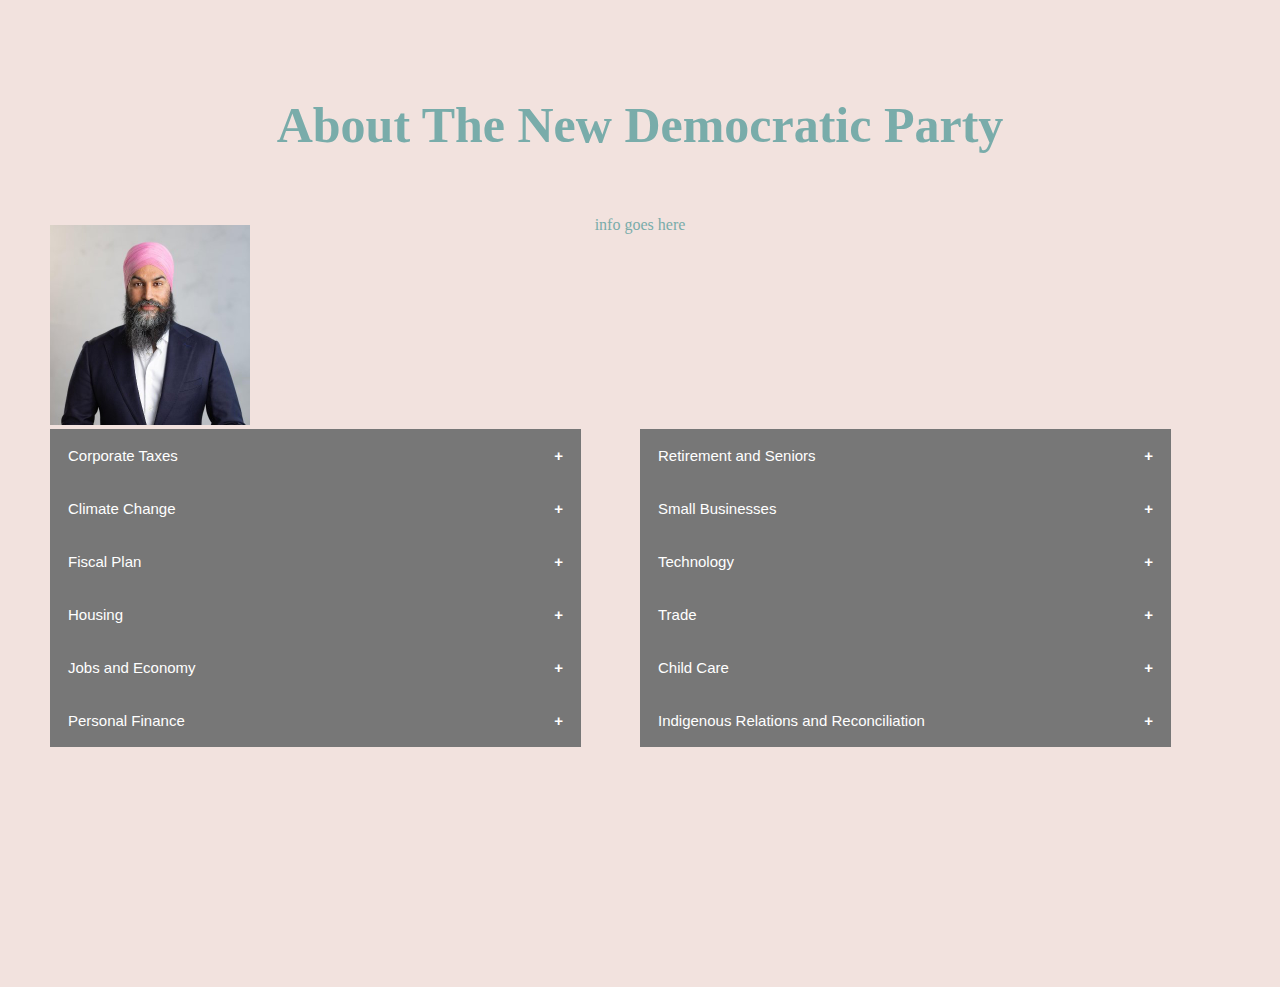
==== cons.html @ 4a402342 "2:00" ====
<!DOCTYPE html>
<html lang="en">

<head>
    <meta charset="UTF-8">
    <meta http-equiv="X-UA-Compatible" content="IE=edge">
    <meta name="viewport" content="width=device-width, initial-scale=1.0">
    <title>Conservative Party</title>
    <link rel="stylesheet" href="cons.css">

    <style>
        {
            box-sizing: border-box;
        }
        /* Set additional styling options for the columns*/
        
        .column {
            float: left;
            width: 50%;
        }
        
        .row:after {
            content: "";
            display: table;
            clear: both;
        }
    </style>
</head>

<body>
    <div class="header">
        <h1>About The New Democratic Party</h1>
        <div class="info">
            info goes here
        </div>
        <img alt="Jagmeet" src="images/Jagmeet.jpg" width="200" height=auto>
        <div class="row">
            <div class="column" style="background-color:#f2e2de;">
                <button class="collapsible">Corporate Taxes</button>
                <div class="content">
                    <p>Lorem ipsum dolor sit amet, consectetur adipisicing elit, sed do eiusmod tempor incididunt ut labore et dolore magna aliqua. Ut enim ad minim veniam, quis nostrud exercitation ullamco laboris nisi ut aliquip ex ea commodo consequat.
                    </p>
                </div>
                <button class="collapsible">Climate Change</button>
                <div class="content">
                    <p>Lorem ipsum dolor sit amet, consectetur adipisicing elit, sed do eiusmod tempor incididunt ut labore et dolore magna aliqua. Ut enim ad minim veniam, quis nostrud exercitation ullamco laboris nisi ut aliquip ex ea commodo consequat.
                    </p>
                </div>
                <button class="collapsible">Fiscal Plan</button>
                <div class="content">
                    <p>Lorem ipsum dolor sit amet, consectetur adipisicing elit, sed do eiusmod tempor incididunt ut labore et dolore magna aliqua. Ut enim ad minim veniam, quis nostrud exercitation ullamco laboris nisi ut aliquip ex ea commodo consequat.
                    </p>
                </div>
                <button class="collapsible">Housing</button>
                <div class="content">
                    <p>Lorem ipsum dolor sit amet, consectetur adipisicing elit, sed do eiusmod tempor incididunt ut labore et dolore magna aliqua. Ut enim ad minim veniam, quis nostrud exercitation ullamco laboris nisi ut aliquip ex ea commodo consequat.
                    </p>
                </div>
                <button class="collapsible">Jobs and Economy</button>
                <div class="content">
                    <p>Lorem ipsum dolor sit amet, consectetur adipisicing elit, sed do eiusmod tempor incididunt ut labore et dolore magna aliqua. Ut enim ad minim veniam, quis nostrud exercitation ullamco laboris nisi ut aliquip ex ea commodo consequat.
                    </p>
                </div>
                <button class="collapsible">Personal Finance</button>
                <div class="content">
                    <p>Lorem ipsum dolor sit amet, consectetur adipisicing elit, sed do eiusmod tempor incididunt ut labore et dolore magna aliqua. Ut enim ad minim veniam, quis nostrud exercitation ullamco laboris nisi ut aliquip ex ea commodo consequat.
                    </p>
                </div>
            </div>
            <div class="column" style="background-color:#f2e2de;">
                <button class="collapsible">Retirement and Seniors</button>
                <div class="content">
                    <p>Lorem ipsum dolor sit amet, consectetur adipisicing elit, sed do eiusmod tempor incididunt ut labore et dolore magna aliqua. Ut enim ad minim veniam, quis nostrud exercitation ullamco laboris nisi ut aliquip ex ea commodo consequat.
                    </p>
                </div>
                <button class="collapsible">Small Businesses</button>
                <div class="content">
                    <p>Lorem ipsum dolor sit amet, consectetur adipisicing elit, sed do eiusmod tempor incididunt ut labore et dolore magna aliqua. Ut enim ad minim veniam, quis nostrud exercitation ullamco laboris nisi ut aliquip ex ea commodo consequat.
                    </p>
                </div>
                <button class="collapsible">Technology</button>
                <div class="content">
                    <p>Lorem ipsum dolor sit amet, consectetur adipisicing elit, sed do eiusmod tempor incididunt ut labore et dolore magna aliqua. Ut enim ad minim veniam, quis nostrud exercitation ullamco laboris nisi ut aliquip ex ea commodo consequat.
                    </p>
                </div>
                <button class="collapsible">Trade</button>
                <div class="content">
                    <p>Lorem ipsum dolor sit amet, consectetur adipisicing elit, sed do eiusmod tempor incididunt ut labore et dolore magna aliqua. Ut enim ad minim veniam, quis nostrud exercitation ullamco laboris nisi ut aliquip ex ea commodo consequat.
                    </p>
                </div>
                <button class="collapsible">Child Care</button>
                <div class="content">
                    <p>Lorem ipsum dolor sit amet, consectetur adipisicing elit, sed do eiusmod tempor incididunt ut labore et dolore magna aliqua. Ut enim ad minim veniam, quis nostrud exercitation ullamco laboris nisi ut aliquip ex ea commodo consequat.
                    </p>
                </div>
                <button class="collapsible">Indigenous Relations and Reconciliation</button>
                <div class="content">
                    <p>Lorem ipsum dolor sit amet, consectetur adipisicing elit, sed do eiusmod tempor incididunt ut labore et dolore magna aliqua. Ut enim ad minim veniam, quis nostrud exercitation ullamco laboris nisi ut aliquip ex ea commodo consequat.
                    </p>
                </div>
            </div>
        </div>
    </div>
    <script>
        var coll = document.getElementsByClassName("collapsible");
        var i;

        for (i = 0; i < coll.length; i++) {
            coll[i].addEventListener("click", function() {
                this.classList.toggle("active");
                var content = this.nextElementSibling;
                if (content.style.maxHeight) {
                    content.style.maxHeight = null;
                } else {
                    content.style.maxHeight = content.scrollHeight + "px";
                }
            });
        }
    </script>
</body>

</html>
---- cons.css ----
* {
    padding: 0px;
    margin: 0px;
}

body {
    margin: 0px;
    padding: 25px 50px 25px 50px;
    background-color: #f2e2de
}

.header {
    width: 100%;
    height: 937px;
    color: #79acaa;
    font-family: verdana
}

.header h1 {
    text-align: center;
    font-size: 50px;
    line-height: 200px;
}

.info {
    text-align: center;
    color: #79acaa;
    line-height: 0px;
    font-family: verdana;
}

.collapsible {
    background-color: #777;
    color: white;
    cursor: pointer;
    padding: 18px;
    width: 90%;
    border: none;
    text-align: left;
    outline: none;
    font-size: 15px;
  }
  
  .active, .collapsible:hover {
    background-color: #555;
  }
  
  .collapsible:after {
    content: '\002B';
    color: white;
    font-weight: bold;
    float: right;
    margin-left: 5px;
  }
  
  .active:after {
    content: "\2212";
  }
  
  .content {
    padding: 0 18px;
    max-height: 0;
    overflow: hidden;
    transition: max-height 0.2s ease-out;
    background-color: #f1f1f1;
    width: 86%;
  }
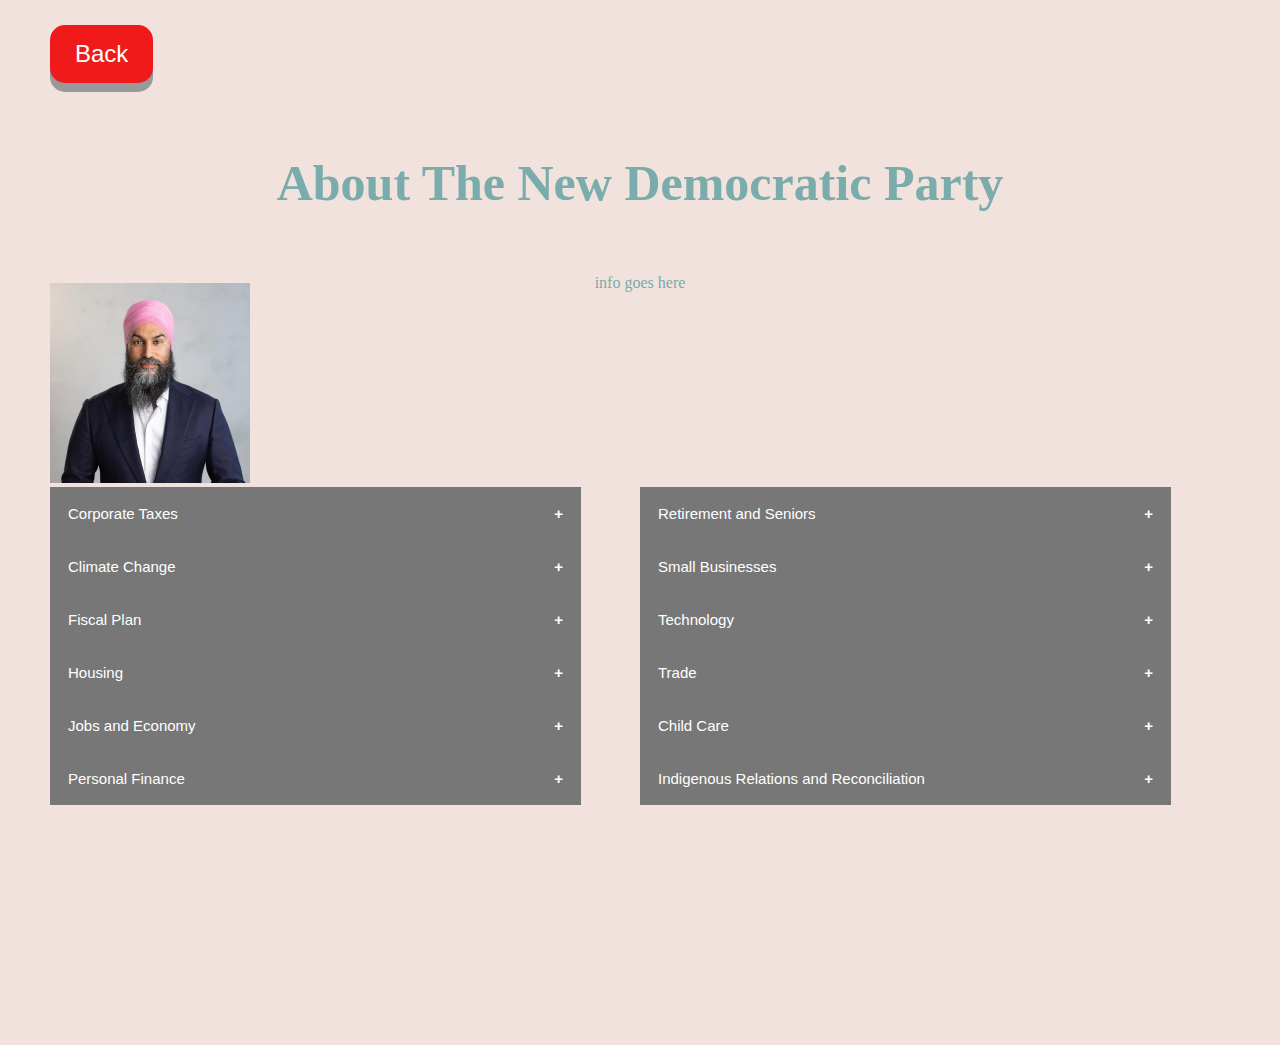
==== commit 67a88cbc: "added back button" ====
--- a/cons.html
+++ b/cons.html
@@ -28,6 +28,10 @@
 </head>
 
 <body>
+    <button 
+    onclick="history.back()" class="button">Back     
+    </button>
+    
     <div class="header">
         <h1>About The New Democratic Party</h1>
         <div class="info">
--- a/cons.css
+++ b/cons.css
@@ -64,4 +64,27 @@
     transition: max-height 0.2s ease-out;
     background-color: #f1f1f1;
     width: 86%;
+  }
+
+  .button {
+    display: inline-block;
+    padding: 15px 25px;
+    font-size: 24px;
+    cursor: pointer;
+    text-align: center;
+    text-decoration: none;
+    outline: none;
+    color: #fff;
+    background-color: #f01a1a;
+    border: none;
+    border-radius: 15px;
+    box-shadow: 0 9px #999;
+  }
+  
+  .button:hover {background-color: #8d0303}
+  
+  .button:active {
+    background-color: #f01a1a;
+    box-shadow: 0 5px #666;
+    transform: translateY(4px);
   }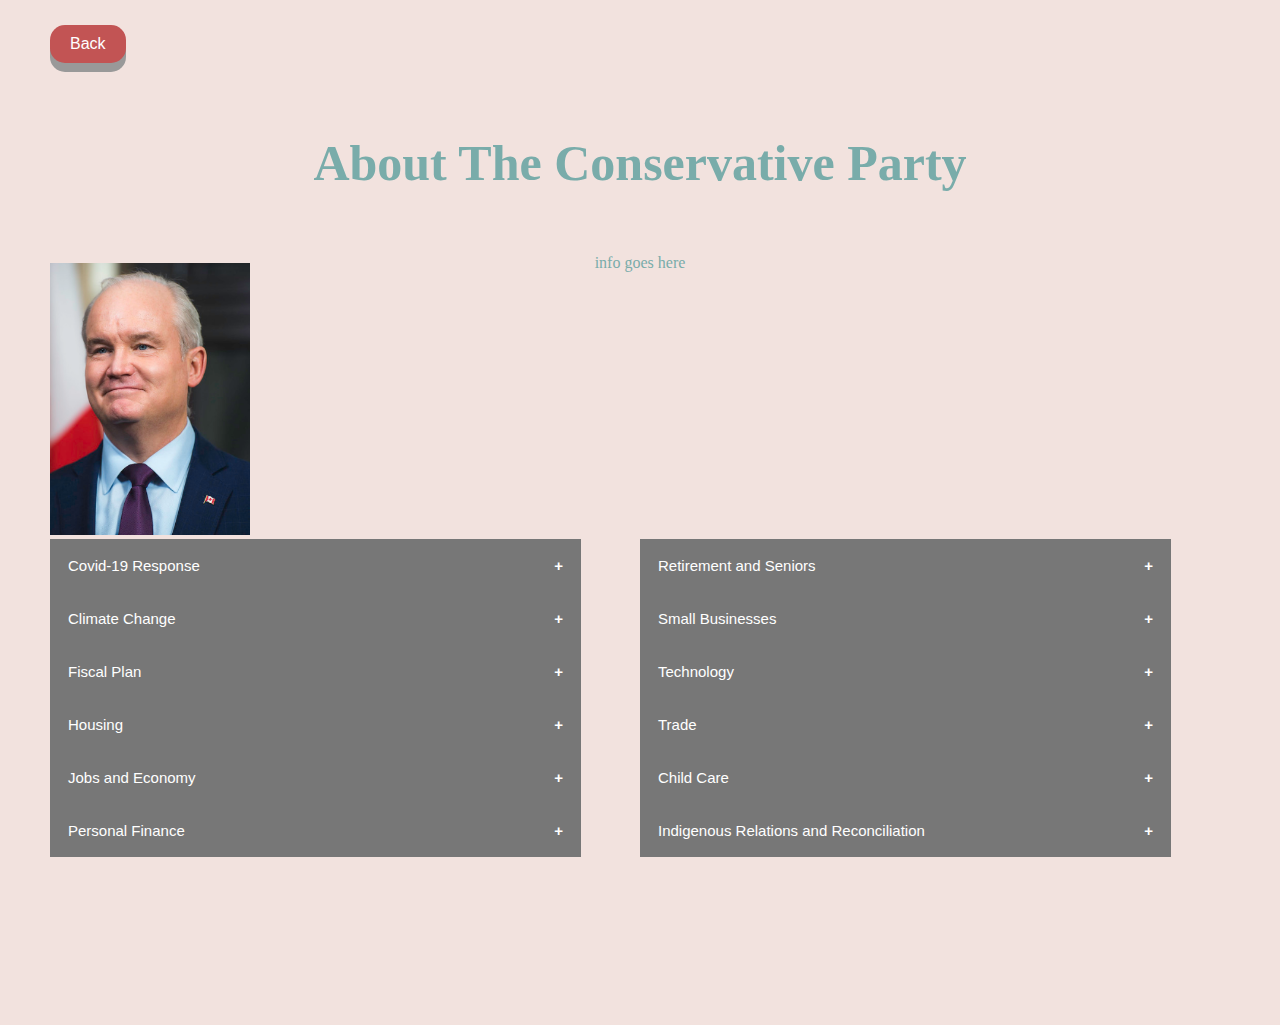
==== commit b42c7901: "test" ====
--- a/cons.html
+++ b/cons.html
@@ -33,74 +33,110 @@
     </button>
     
     <div class="header">
-        <h1>About The New Democratic Party</h1>
+        <h1>About The Conservative Party</h1>
         <div class="info">
             info goes here
         </div>
-        <img alt="Jagmeet" src="images/Jagmeet.jpg" width="200" height=auto>
+        <img alt="Erin O'Toole" src="images/consppl.png" width="200" height=auto>
         <div class="row">
             <div class="column" style="background-color:#f2e2de;">
-                <button class="collapsible">Corporate Taxes</button>
+                <button class="collapsible">Covid-19 Response</button>
                 <div class="content">
-                    <p>Lorem ipsum dolor sit amet, consectetur adipisicing elit, sed do eiusmod tempor incididunt ut labore et dolore magna aliqua. Ut enim ad minim veniam, quis nostrud exercitation ullamco laboris nisi ut aliquip ex ea commodo consequat.
-                    </p>
+                    <ul>
+                        <li>Promise of rapid access to booster shoots and testing at entry points</li>
+                        <li>Do not endorse mandatory vaccination</li>
+                        <li>Aims to accelerate domestic production of vaccines</li>
+                    </ul>
                 </div>
                 <button class="collapsible">Climate Change</button>
                 <div class="content">
-                    <p>Lorem ipsum dolor sit amet, consectetur adipisicing elit, sed do eiusmod tempor incididunt ut labore et dolore magna aliqua. Ut enim ad minim veniam, quis nostrud exercitation ullamco laboris nisi ut aliquip ex ea commodo consequat.
-                    </p>
+                    <ul>
+                        <li>Plans to eliminate oil tanker ban off B.C. and support Northern Gateway oil</li>
+                        <li></li>
+                        <li></li>
+                    </ul>
                 </div>
                 <button class="collapsible">Fiscal Plan</button>
                 <div class="content">
-                    <p>Lorem ipsum dolor sit amet, consectetur adipisicing elit, sed do eiusmod tempor incididunt ut labore et dolore magna aliqua. Ut enim ad minim veniam, quis nostrud exercitation ullamco laboris nisi ut aliquip ex ea commodo consequat.
-                    </p>
+                    <ul>
+                        <li></li>
+                        <li></li>
+                        <li></li>
+                    </ul>
                 </div>
                 <button class="collapsible">Housing</button>
                 <div class="content">
-                    <p>Lorem ipsum dolor sit amet, consectetur adipisicing elit, sed do eiusmod tempor incididunt ut labore et dolore magna aliqua. Ut enim ad minim veniam, quis nostrud exercitation ullamco laboris nisi ut aliquip ex ea commodo consequat.
-                    </p>
+                    <ul>
+                        <li></li>
+                        <li></li>
+                        <li></li>
+                    </ul>
                 </div>
                 <button class="collapsible">Jobs and Economy</button>
                 <div class="content">
-                    <p>Lorem ipsum dolor sit amet, consectetur adipisicing elit, sed do eiusmod tempor incididunt ut labore et dolore magna aliqua. Ut enim ad minim veniam, quis nostrud exercitation ullamco laboris nisi ut aliquip ex ea commodo consequat.
-                    </p>
+                    <ul>
+                        <li></li>
+                        <li></li>
+                        <li></li>
+                    </ul>
                 </div>
                 <button class="collapsible">Personal Finance</button>
                 <div class="content">
-                    <p>Lorem ipsum dolor sit amet, consectetur adipisicing elit, sed do eiusmod tempor incididunt ut labore et dolore magna aliqua. Ut enim ad minim veniam, quis nostrud exercitation ullamco laboris nisi ut aliquip ex ea commodo consequat.
-                    </p>
+                    <ul>
+                        <li></li>
+                        <li></li>
+                        <li></li>
+                    </ul>
                 </div>
             </div>
             <div class="column" style="background-color:#f2e2de;">
                 <button class="collapsible">Retirement and Seniors</button>
                 <div class="content">
-                    <p>Lorem ipsum dolor sit amet, consectetur adipisicing elit, sed do eiusmod tempor incididunt ut labore et dolore magna aliqua. Ut enim ad minim veniam, quis nostrud exercitation ullamco laboris nisi ut aliquip ex ea commodo consequat.
-                    </p>
+                    <ul>
+                        <li></li>
+                        <li></li>
+                        <li></li>
+                    </ul>
                 </div>
                 <button class="collapsible">Small Businesses</button>
                 <div class="content">
-                    <p>Lorem ipsum dolor sit amet, consectetur adipisicing elit, sed do eiusmod tempor incididunt ut labore et dolore magna aliqua. Ut enim ad minim veniam, quis nostrud exercitation ullamco laboris nisi ut aliquip ex ea commodo consequat.
-                    </p>
+                    <ul>
+                        <li></li>
+                        <li></li>
+                        <li></li>
+                    </ul>
                 </div>
                 <button class="collapsible">Technology</button>
                 <div class="content">
-                    <p>Lorem ipsum dolor sit amet, consectetur adipisicing elit, sed do eiusmod tempor incididunt ut labore et dolore magna aliqua. Ut enim ad minim veniam, quis nostrud exercitation ullamco laboris nisi ut aliquip ex ea commodo consequat.
-                    </p>
+                    <ul>
+                        <li></li>
+                        <li></li>
+                        <li></li>
+                    </ul>
                 </div>
                 <button class="collapsible">Trade</button>
                 <div class="content">
-                    <p>Lorem ipsum dolor sit amet, consectetur adipisicing elit, sed do eiusmod tempor incididunt ut labore et dolore magna aliqua. Ut enim ad minim veniam, quis nostrud exercitation ullamco laboris nisi ut aliquip ex ea commodo consequat.
-                    </p>
+                    <ul>
+                        <li></li>
+                        <li></li>
+                        <li></li>
+                    </ul>
                 </div>
                 <button class="collapsible">Child Care</button>
                 <div class="content">
-                    <p>Lorem ipsum dolor sit amet, consectetur adipisicing elit, sed do eiusmod tempor incididunt ut labore et dolore magna aliqua. Ut enim ad minim veniam, quis nostrud exercitation ullamco laboris nisi ut aliquip ex ea commodo consequat.
-                    </p>
+                    <ul>
+                        <li></li>
+                        <li></li>
+                        <li></li>
+                    </ul>
                 </div>
                 <button class="collapsible">Indigenous Relations and Reconciliation</button>
                 <div class="content">
-                    <p>Lorem ipsum dolor sit amet, consectetur adipisicing elit, sed do eiusmod tempor incididunt ut labore et dolore magna aliqua. Ut enim ad minim veniam, quis nostrud exercitation ullamco laboris nisi ut aliquip ex ea commodo consequat.
-                    </p>
+                    <ul>
+                        <li></li>
+                        <li></li>
+                        <li></li>
+                    </ul>
                 </div>
             </div>
         </div>
--- a/cons.css
+++ b/cons.css
@@ -68,14 +68,14 @@
 
   .button {
     display: inline-block;
-    padding: 15px 25px;
-    font-size: 24px;
+    padding: 10px 20px;
+    font-size: 16px;
     cursor: pointer;
     text-align: center;
     text-decoration: none;
     outline: none;
     color: #fff;
-    background-color: #f01a1a;
+    background-color: #c25454;
     border: none;
     border-radius: 15px;
     box-shadow: 0 9px #999;
@@ -84,7 +84,7 @@
   .button:hover {background-color: #8d0303}
   
   .button:active {
-    background-color: #f01a1a;
+    background-color: #c25454;
     box-shadow: 0 5px #666;
     transform: translateY(4px);
   }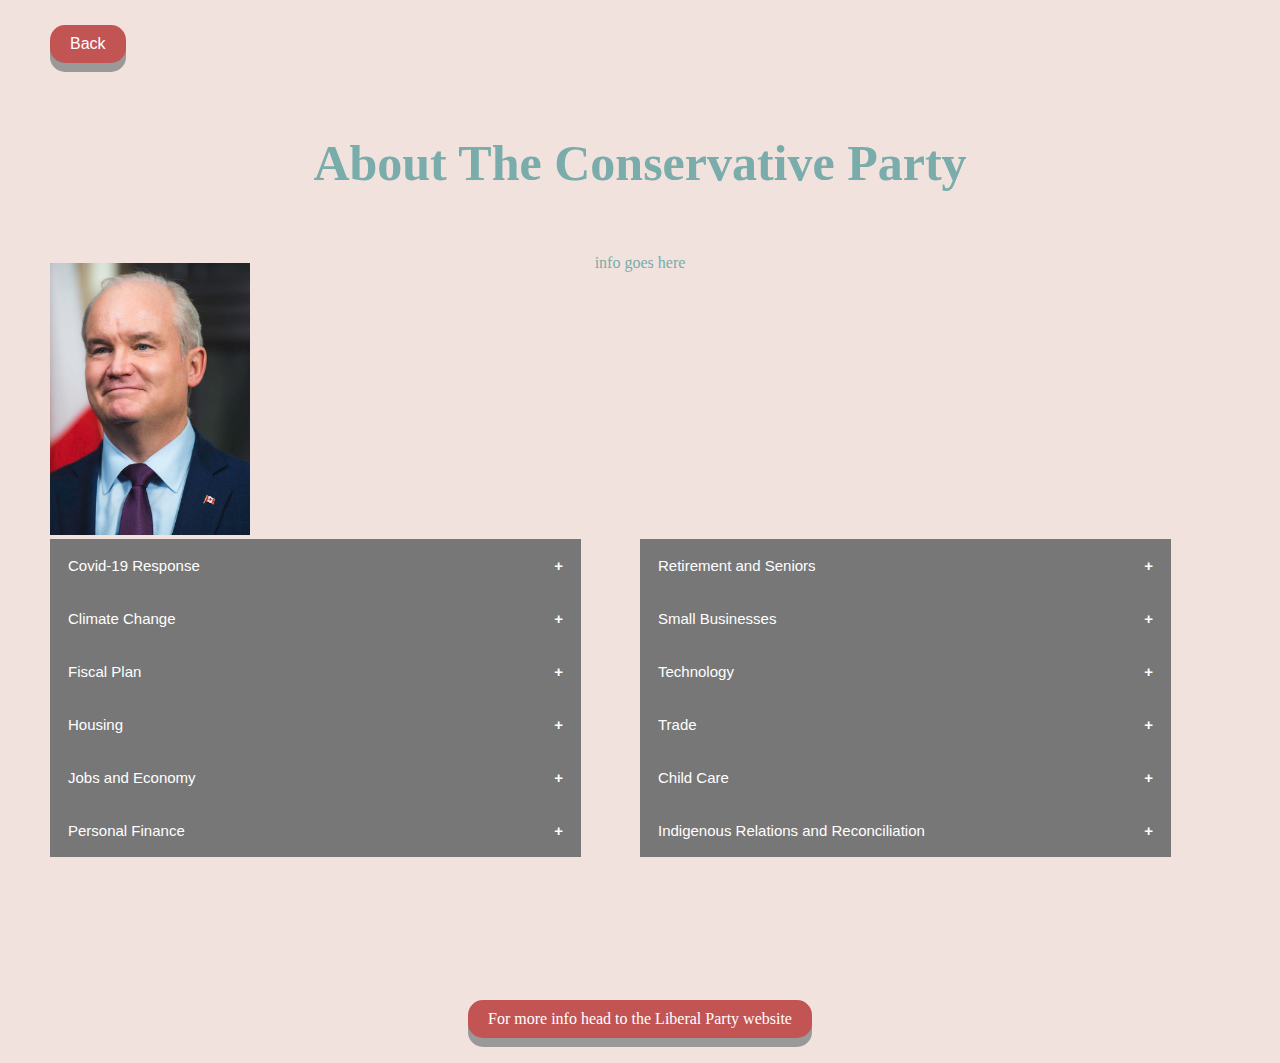
==== commit 1776fe54: "added buttons to the bottom" ====
--- a/cons.html
+++ b/cons.html
@@ -157,6 +157,12 @@
             });
         }
     </script>
+    
+    <div class="flex-parent jc-center">
+        <a 
+            class="button" href="https://liberal.ca/our-platform/">For more info head to the Liberal Party website 
+        </a>
+    </div>
 </body>
 
 </html>--- a/cons.css
+++ b/cons.css
@@ -87,4 +87,12 @@
     background-color: #c25454;
     box-shadow: 0 5px #666;
     transform: translateY(4px);
+  }
+
+  .flex-parent {
+    display: flex;
+  }
+  
+  .jc-center {
+    justify-content: center;
   }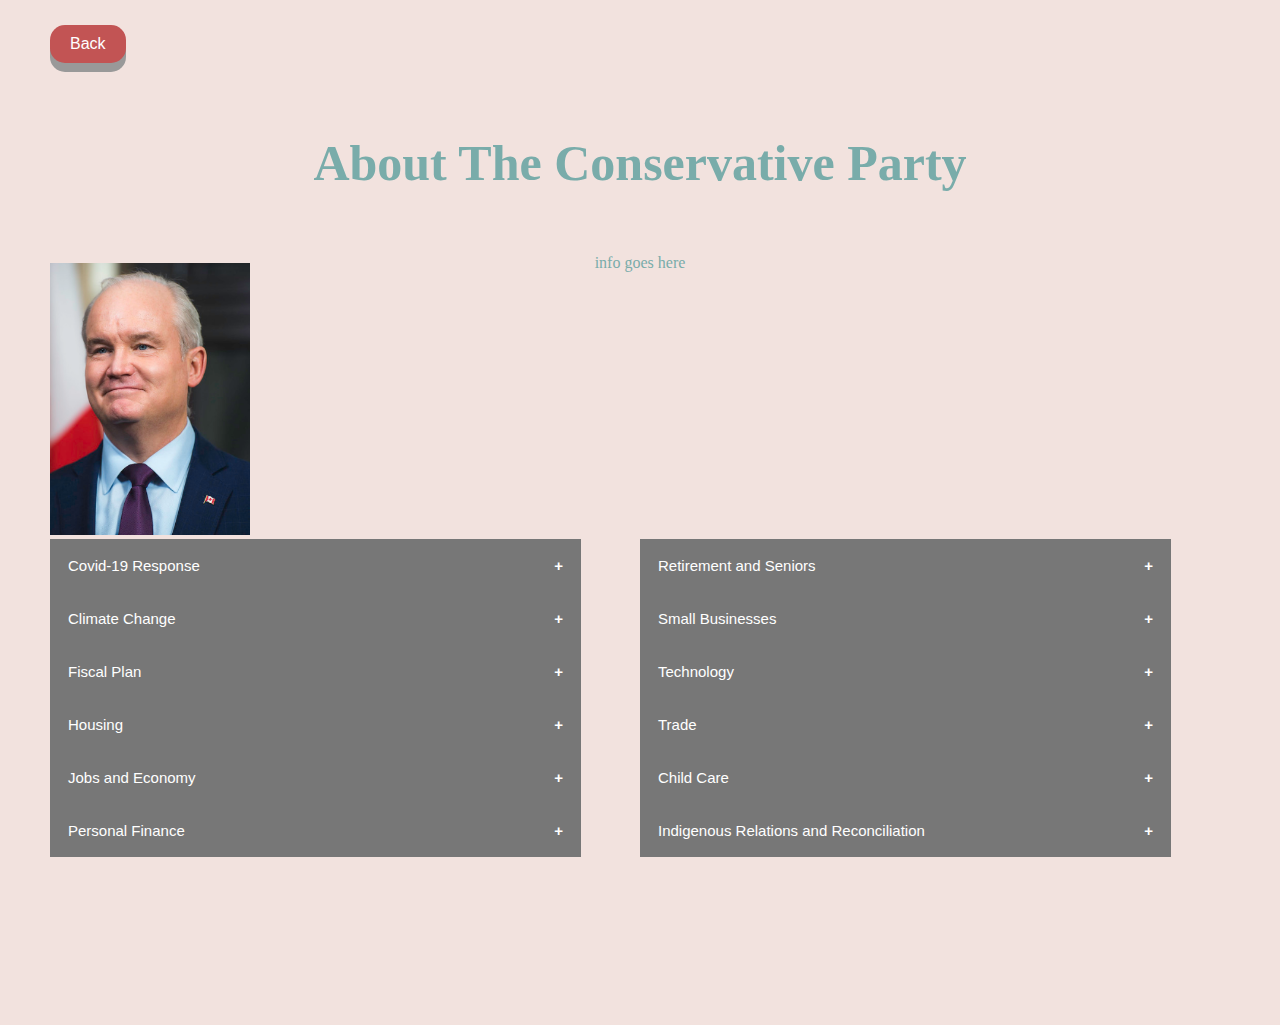
==== commit 9f0946ef: "dkhakfghakgahkg" ====
--- a/cons.html
+++ b/cons.html
@@ -52,32 +52,32 @@
                 <div class="content">
                     <ul>
                         <li>Plans to eliminate oil tanker ban off B.C. and support Northern Gateway oil</li>
-                        <li></li>
-                        <li></li>
+                        <li>Invest $1.5 billion to support N.L.'s oil industry</li>
+                        <li>Invest $1 billion in electric vehicle manufacturing in Canada</li>
                     </ul>
                 </div>
                 <button class="collapsible">Fiscal Plan</button>
                 <div class="content">
                     <ul>
-                        <li></li>
-                        <li></li>
-                        <li></li>
+                        <li>Plans for $51.3 billion expenditure over 5 years</li>
+                        <li>Pledging to balance the budget over 10 years</li>
+                        <li>$318.7 billion expected cumulative budget deficit over 5 years</li>
                     </ul>
                 </div>
                 <button class="collapsible">Housing</button>
                 <div class="content">
                     <ul>
-                        <li></li>
-                        <li></li>
-                        <li></li>
+                        <li>Goal is to build 1 million homes over 3 years</li>
+                        <li>Will not tax Canadians capital gain on sale of residence</li>
+                        <li>Ban foreign investors not living in or moving to Canada from buying homes for a two-year period</li>
                     </ul>
                 </div>
                 <button class="collapsible">Jobs and Economy</button>
                 <div class="content">
                     <ul>
-                        <li></li>
-                        <li></li>
-                        <li></li>
+                        <li>One million jobs lost due to the pandemic within a year</li>
+                        <li>Expand EI benefits for seriously il workers from 26 to 52 weeks</li>
+                        <li>Provide low interest loans of </li>
                     </ul>
                 </div>
                 <button class="collapsible">Personal Finance</button>
@@ -157,12 +157,6 @@
             });
         }
     </script>
-    
-    <div class="flex-parent jc-center">
-        <a 
-            class="button" href="https://liberal.ca/our-platform/">For more info head to the Liberal Party website 
-        </a>
-    </div>
 </body>
 
 </html>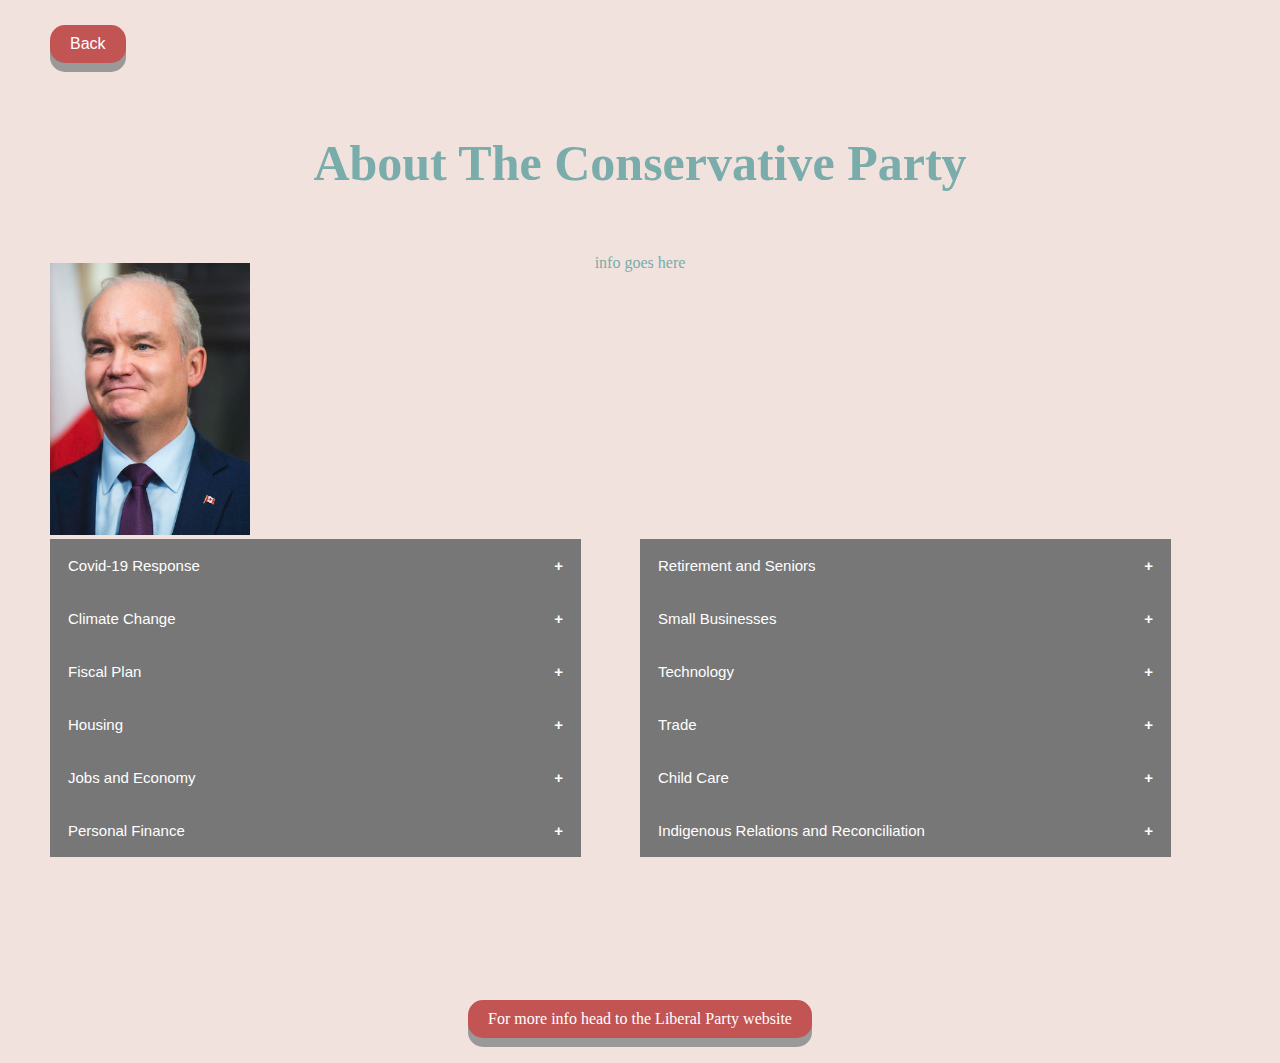
==== commit 33f308c2: "Merge branch 'main' of https://github.com/carita-chung/htn2021" ====
--- a/cons.html
+++ b/cons.html
@@ -157,6 +157,12 @@
             });
         }
     </script>
+    
+    <div class="flex-parent jc-center">
+        <a 
+            class="button" href="https://liberal.ca/our-platform/">For more info head to the Liberal Party website 
+        </a>
+    </div>
 </body>
 
 </html>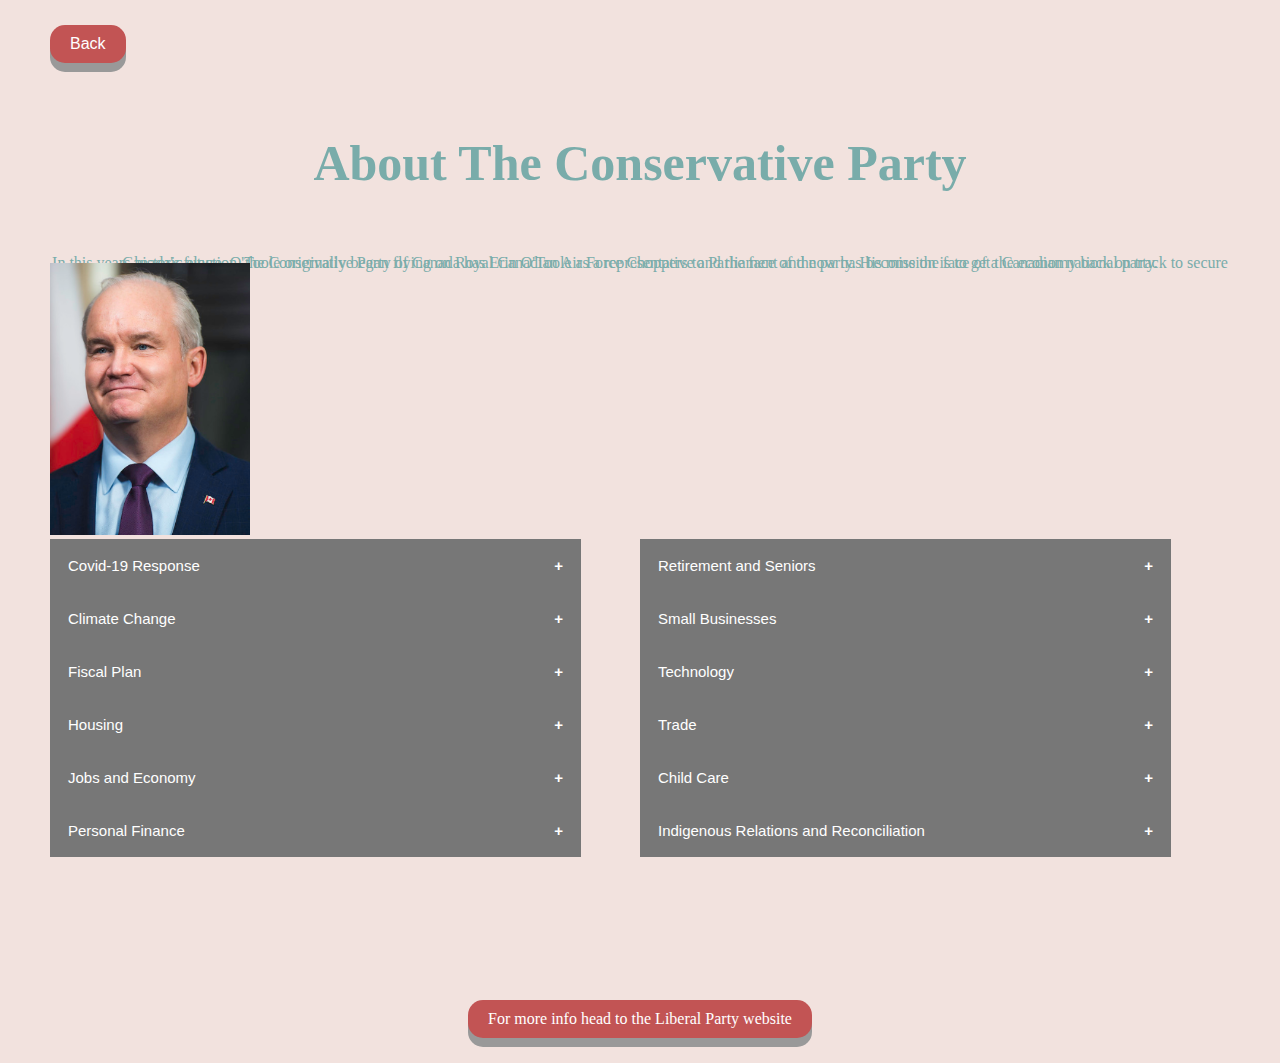
==== commit d3cfd442: "djhgdkjfhgdljkghsl" ====
--- a/cons.html
+++ b/cons.html
@@ -35,7 +35,13 @@
     <div class="header">
         <h1>About The Conservative Party</h1>
         <div class="info">
-            info goes here
+            <p>
+                In this years historic election, the Conservative Party of Canada has Erin O'Toole 
+                as a representative and the face of the party. 
+                His mission is to get the economy back on track to secure Canada's future. 
+                O'Toole originally began flying on Royal Canadian Air Force Choppers to Parliament
+                and now has become the face of a Canadian national party. 
+            </p> 
         </div>
         <img alt="Erin O'Toole" src="images/consppl.png" width="200" height=auto>
         <div class="row">
@@ -77,15 +83,15 @@
                     <ul>
                         <li>One million jobs lost due to the pandemic within a year</li>
                         <li>Expand EI benefits for seriously il workers from 26 to 52 weeks</li>
-                        <li>Provide low interest loans of </li>
+                        <li>Provide low interest loans of up to $10 000 to people who want to upgrade their skills </li>
                     </ul>
                 </div>
                 <button class="collapsible">Personal Finance</button>
                 <div class="content">
                     <ul>
-                        <li></li>
-                        <li></li>
-                        <li></li>
+                        <li>Month-long GST holiday in fall with tax-free purchases</li>
+                        <li>Investigate bank fees more heavily</li>
+                        <li>Ensure transparency for investment management fees</li>
                     </ul>
                 </div>
             </div>
@@ -93,49 +99,44 @@
                 <button class="collapsible">Retirement and Seniors</button>
                 <div class="content">
                     <ul>
-                        <li></li>
-                        <li></li>
-                        <li></li>
+                        <li>Prevent executives from receiving bonuses if pension plan is not fully funded</li>
+                        <li>Devote $3 billion to infrastructure funding for long-term care homes over 3 years</li>
                     </ul>
                 </div>
                 <button class="collapsible">Small Businesses</button>
                 <div class="content">
                     <ul>
-                        <li></li>
-                        <li></li>
-                        <li></li>
+                        <li>Provide 5% investment tax credit for capital investment made in 2022 and 2023 </li>
+                        <li>Provide 25% tax credit of up to $100 000 that is personally invested </li>
+                        <li>PRovide loans of up to $200 000 to help small-medium business with hospitality</li>
                     </ul>
                 </div>
                 <button class="collapsible">Technology</button>
                 <div class="content">
                     <ul>
-                        <li></li>
-                        <li></li>
-                        <li></li>
+                        <li>Cut income tax rate in half for new patented technologies developed in Canada</li>
+                        <li>Connect every Canadian with high-speed internet by 2025</li>
+                        <li>Require that Huawei equipment not be used to protect national security</li>
                     </ul>
                 </div>
                 <button class="collapsible">Trade</button>
                 <div class="content">
                     <ul>
-                        <li></li>
-                        <li></li>
-                        <li></li>
+                        <li>Pursue Canada-Australia-New Zealand-United Kingdom agreement that could include free trade and flow of capital investment</li>
                     </ul>
                 </div>
                 <button class="collapsible">Child Care</button>
                 <div class="content">
                     <ul>
-                        <li></li>
-                        <li></li>
-                        <li></li>
+                        <li>Replace Liberal government child-care funding deals with refundable tax credit of between $4560 and $6000</li>
                     </ul>
                 </div>
                 <button class="collapsible">Indigenous Relations and Reconciliation</button>
                 <div class="content">
                     <ul>
-                        <li></li>
-                        <li></li>
-                        <li></li>
+                        <li>Promise of funding investigations at former residential schools</li>
+                        <li>Plan to implement the Truth and Reconciliation Commission's siz calls to action</li>
+                        <li>Clean up bad drinking water</li>
                     </ul>
                 </div>
             </div>
--- a/cons.css
+++ b/cons.css
@@ -27,6 +27,8 @@
     color: #79acaa;
     line-height: 0px;
     font-family: verdana;
+    word-wrap: break-word;
+    display: flex;
 }
 
 .collapsible {
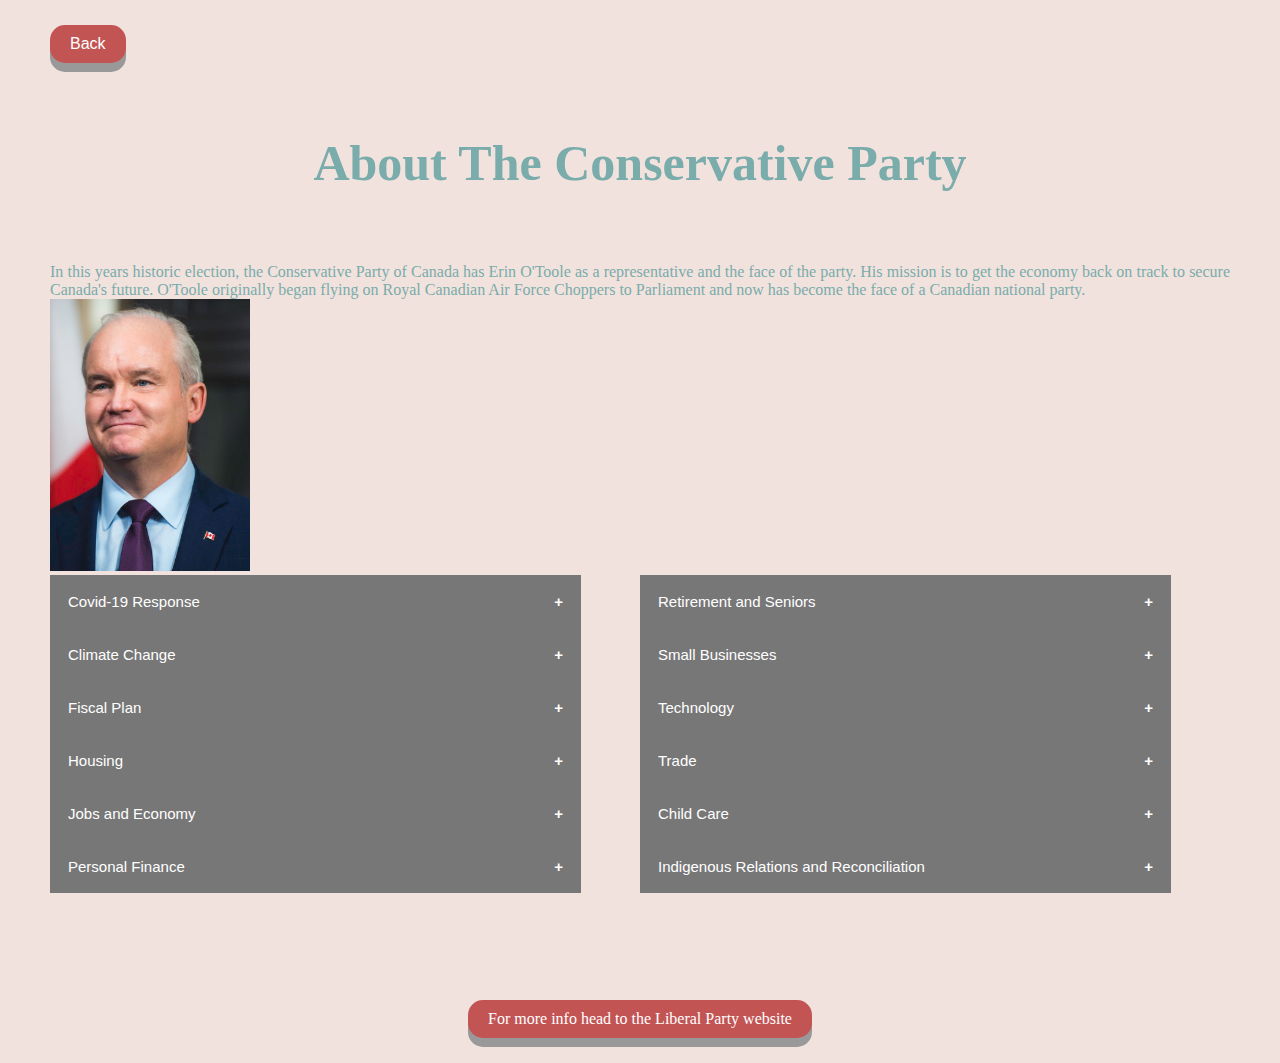
==== commit 3dbc2362: "q" ====
--- a/cons.html
+++ b/cons.html
@@ -161,7 +161,7 @@
     
     <div class="flex-parent jc-center">
         <a 
-            class="button" href="https://liberal.ca/our-platform/">For more info head to the Liberal Party website 
+            class="button" href="https://www.conservative.ca/">For more info head to the Liberal Party website 
         </a>
     </div>
 </body>
--- a/cons.css
+++ b/cons.css
@@ -23,9 +23,9 @@
 }
 
 .info {
-    text-align: center;
+    text-align: justify;
     color: #79acaa;
-    line-height: 0px;
+    /* line-height: 0px; */
     font-family: verdana;
     word-wrap: break-word;
     display: flex;
@@ -66,6 +66,7 @@
     transition: max-height 0.2s ease-out;
     background-color: #f1f1f1;
     width: 86%;
+    line-height: 1.6;
   }
 
   .button {
@@ -93,6 +94,7 @@
 
   .flex-parent {
     display: flex;
+    align-items: flex-end;
   }
   
   .jc-center {
